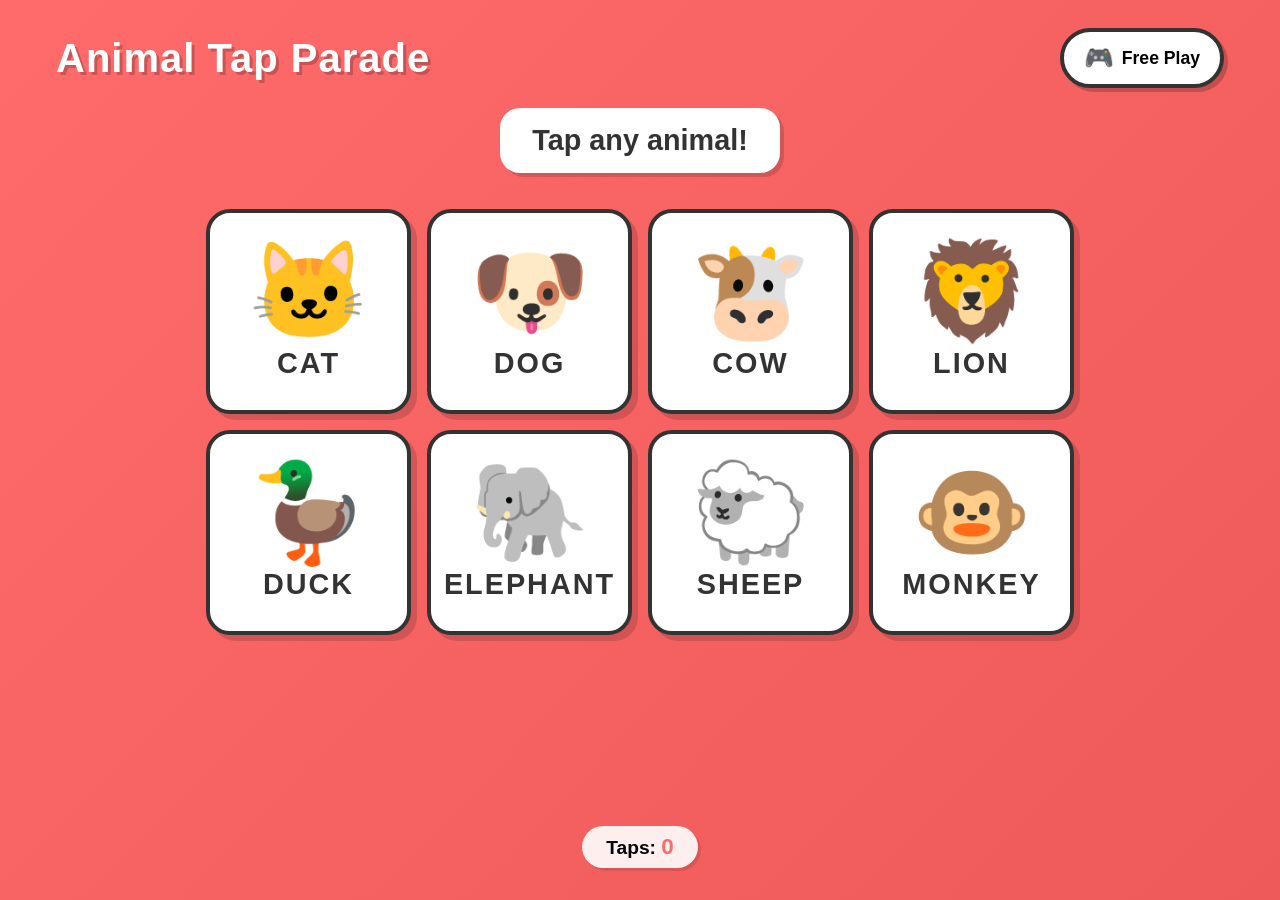
==== animal-tap-parade/index.html @ 503d1923 "Add Animal Tap Parade game" ====
<!DOCTYPE html>
<html lang="en">
<head>
  <meta charset="UTF-8">
  <meta name="viewport" content="width=device-width, initial-scale=1.0, user-scalable=no">
  <meta name="theme-color" content="#FFD93D">
  <meta name="apple-mobile-web-app-capable" content="yes">
  <meta name="apple-mobile-web-app-status-bar-style" content="black-translucent">
  <title>Animal Tap Parade</title>
  <link rel="manifest" href="manifest.webmanifest">
  <link rel="apple-touch-icon" href="assets/icons/icon-192.png">
  <link rel="stylesheet" href="styles.css">
</head>
<body>
  <div class="app-container">
    <header class="header">
      <h1 class="title">Animal Tap Parade</h1>
      <button class="mode-btn" id="modeBtn" aria-label="Change game mode">
        <span class="mode-icon">🎮</span>
        <span class="mode-label">Free Play</span>
      </button>
    </header>

    <main class="main-content">
      <div class="prompt-area" id="promptArea" aria-live="polite">
        <p class="prompt-text" id="promptText">Tap any animal!</p>
      </div>

      <div class="animal-grid" id="animalGrid">
      </div>
    </main>

    <footer class="footer">
      <div class="stats">
        <span class="stat">Taps: <span id="tapCount">0</span></span>
      </div>
    </footer>
  </div>

  <div class="overlay" id="overlay">
    <div class="overlay-content">
      <h2 id="overlayTitle">Great Job!</h2>
      <p id="overlayMessage">You found the cat!</p>
      <button class="overlay-btn" id="overlayBtn">Keep Playing!</button>
    </div>
  </div>

  <div class="confetti-container" id="confettiContainer"></div>

  <script src="app.js"></script>
</body>
</html>
---- animal-tap-parade/styles.css ----
* {
  margin: 0;
  padding: 0;
  box-sizing: border-box;
}

:root {
  --bg-color: #FFD93D;
  --card-bg: #FFFFFF;
  --text-color: #333333;
  --accent-color: #FF6B6B;
  --success-color: #4ECDC4;
  --grid-gap: 16px;
  --card-min-size: 140px;
  --card-max-size: 200px;
}

body {
  font-family: 'Comic Sans MS', 'Chalkboard', cursive, sans-serif;
  background: linear-gradient(135deg, #FFD93D 0%, #FF9F43 100%);
  min-height: 100vh;
  overflow-x: hidden;
  touch-action: manipulation;
  user-select: none;
  -webkit-tap-highlight-color: transparent;
}

.app-container {
  max-width: 1200px;
  margin: 0 auto;
  padding: 16px;
  min-height: 100vh;
  display: flex;
  flex-direction: column;
}

.header {
  display: flex;
  justify-content: space-between;
  align-items: center;
  padding: 12px 0;
  margin-bottom: 8px;
}

.title {
  font-size: clamp(1.5rem, 4vw, 2.5rem);
  color: #FFFFFF;
  text-shadow: 3px 3px 0px rgba(0,0,0,0.2);
  letter-spacing: 1px;
}

.mode-btn {
  background: #FFFFFF;
  border: 4px solid #333;
  border-radius: 50px;
  padding: 12px 20px;
  font-size: 1.1rem;
  font-weight: bold;
  cursor: pointer;
  display: flex;
  align-items: center;
  gap: 8px;
  box-shadow: 4px 4px 0px rgba(0,0,0,0.2);
  transition: transform 0.1s;
}

.mode-btn:active {
  transform: scale(0.95);
}

.mode-icon {
  font-size: 1.5rem;
}

.main-content {
  flex: 1;
  display: flex;
  flex-direction: column;
  align-items: center;
}

.prompt-area {
  background: #FFFFFF;
  border-radius: 20px;
  padding: 16px 32px;
  margin-bottom: 20px;
  box-shadow: 4px 4px 0px rgba(0,0,0,0.15);
  text-align: center;
  animation: pulse 2s ease-in-out infinite;
}

.prompt-text {
  font-size: clamp(1.2rem, 3vw, 1.8rem);
  color: #333;
  font-weight: bold;
}

@keyframes pulse {
  0%, 100% { transform: scale(1); }
  50% { transform: scale(1.02); }
}

.animal-grid {
  display: grid;
  grid-template-columns: repeat(auto-fit, minmax(var(--card-min-size), 1fr));
  gap: var(--grid-gap);
  width: 100%;
  max-width: 900px;
  padding: 16px;
}

.animal-card {
  background: var(--card-bg);
  border-radius: 24px;
  aspect-ratio: 1;
  display: flex;
  flex-direction: column;
  align-items: center;
  justify-content: center;
  cursor: pointer;
  box-shadow: 6px 6px 0px rgba(0,0,0,0.15);
  transition: transform 0.1s, box-shadow 0.1s;
  border: 4px solid #333;
  position: relative;
  overflow: hidden;
}

.animal-card:active {
  transform: scale(0.95);
  box-shadow: 3px 3px 0px rgba(0,0,0,0.15);
}

.animal-card.highlight {
  animation: highlightPulse 1s ease-in-out infinite;
  border-color: #FF6B6B;
  box-shadow: 0 0 20px rgba(255, 107, 107, 0.6);
}

@keyframes highlightPulse {
  0%, 100% { transform: scale(1); }
  50% { transform: scale(1.05); }
}

.animal-emoji {
  font-size: clamp(4rem, 12vw, 6rem);
  line-height: 1;
  margin-bottom: 8px;
}

.animal-name {
  font-size: clamp(1.2rem, 3vw, 1.8rem);
  font-weight: bold;
  color: #333;
  text-transform: uppercase;
  letter-spacing: 2px;
}

.footer {
  padding: 16px 0;
  text-align: center;
}

.stats {
  background: rgba(255,255,255,0.9);
  border-radius: 50px;
  padding: 8px 24px;
  display: inline-block;
  font-size: 1.2rem;
  font-weight: bold;
  box-shadow: 3px 3px 0px rgba(0,0,0,0.1);
}

#tapCount {
  color: #FF6B6B;
  font-size: 1.4rem;
}

/* Animations */
@keyframes bounce {
  0%, 100% { transform: translateY(0); }
  50% { transform: translateY(-20px); }
}

@keyframes wiggle {
  0%, 100% { transform: rotate(0deg); }
  25% { transform: rotate(-10deg); }
  75% { transform: rotate(10deg); }
}

@keyframes scalePop {
  0% { transform: scale(1); }
  50% { transform: scale(1.3); }
  100% { transform: scale(1); }
}

@keyframes glow {
  0%, 100% { box-shadow: 6px 6px 0px rgba(0,0,0,0.15); }
  50% { box-shadow: 0 0 30px rgba(255, 217, 61, 0.8); }
}

.animal-card.animate-bounce .animal-emoji {
  animation: bounce 0.6s ease;
}

.animal-card.animate-wiggle .animal-emoji {
  animation: wiggle 0.5s ease;
}

.animal-card.animate-pop .animal-emoji {
  animation: scalePop 0.4s ease;
}

.animal-card.animate-glow {
  animation: glow 0.8s ease;
}

/* Confetti */
.confetti-container {
  position: fixed;
  top: 0;
  left: 0;
  width: 100%;
  height: 100%;
  pointer-events: none;
  z-index: 1000;
  overflow: hidden;
}

.confetti {
  position: absolute;
  width: 12px;
  height: 12px;
  border-radius: 2px;
  animation: confettiFall 3s linear forwards;
}

@keyframes confettiFall {
  0% {
    transform: translateY(-100px) rotate(0deg);
    opacity: 1;
  }
  100% {
    transform: translateY(100vh) rotate(720deg);
    opacity: 0;
  }
}

/* Overlay */
.overlay {
  position: fixed;
  top: 0;
  left: 0;
  width: 100%;
  height: 100%;
  background: rgba(0,0,0,0.7);
  display: none;
  justify-content: center;
  align-items: center;
  z-index: 2000;
  padding: 20px;
}

.overlay.active {
  display: flex;
}

.overlay-content {
  background: #FFFFFF;
  border-radius: 30px;
  padding: 40px;
  text-align: center;
  max-width: 400px;
  border: 6px solid #333;
  box-shadow: 8px 8px 0px rgba(0,0,0,0.2);
  animation: popIn 0.4s ease;
}

@keyframes popIn {
  0% { transform: scale(0.5); opacity: 0; }
  100% { transform: scale(1); opacity: 1; }
}

.overlay-content h2 {
  font-size: 2rem;
  color: #FF6B6B;
  margin-bottom: 16px;
}

.overlay-content p {
  font-size: 1.3rem;
  color: #333;
  margin-bottom: 24px;
}

.overlay-btn {
  background: #4ECDC4;
  border: 4px solid #333;
  border-radius: 50px;
  padding: 16px 40px;
  font-size: 1.3rem;
  font-weight: bold;
  cursor: pointer;
  box-shadow: 4px 4px 0px rgba(0,0,0,0.2);
  transition: transform 0.1s;
}

.overlay-btn:active {
  transform: scale(0.95);
}

/* Reduced animation mode */
@media (prefers-reduced-motion: reduce) {
  .prompt-area {
    animation: none;
  }
  
  .animal-card.highlight {
    animation: none;
  }
  
  .animal-card.animate-bounce .animal-emoji,
  .animal-card.animate-wiggle .animal-emoji,
  .animal-card.animate-pop .animal-emoji,
  .animal-card.animate-glow {
    animation: none;
  }
}

/* Landscape optimization for tablets */
@media (orientation: landscape) and (min-width: 768px) {
  .animal-grid {
    grid-template-columns: repeat(4, 1fr);
  }
  
  .animal-card {
    min-height: 120px;
  }
}

/* Phone optimization */
@media (max-width: 480px) {
  .app-container {
    padding: 12px;
  }
  
  .animal-grid {
    grid-template-columns: repeat(2, 1fr);
    gap: 12px;
  }
  
  .header {
    flex-direction: column;
    gap: 12px;
  }
}

/* High contrast mode */
.high-contrast {
  --bg-color: #FFFF00;
  --card-bg: #FFFFFF;
  --text-color: #000000;
  --accent-color: #FF0000;
}

.high-contrast .animal-card {
  border-width: 6px;
}

.high-contrast .title {
  text-shadow: 4px 4px 0px #000000;
}
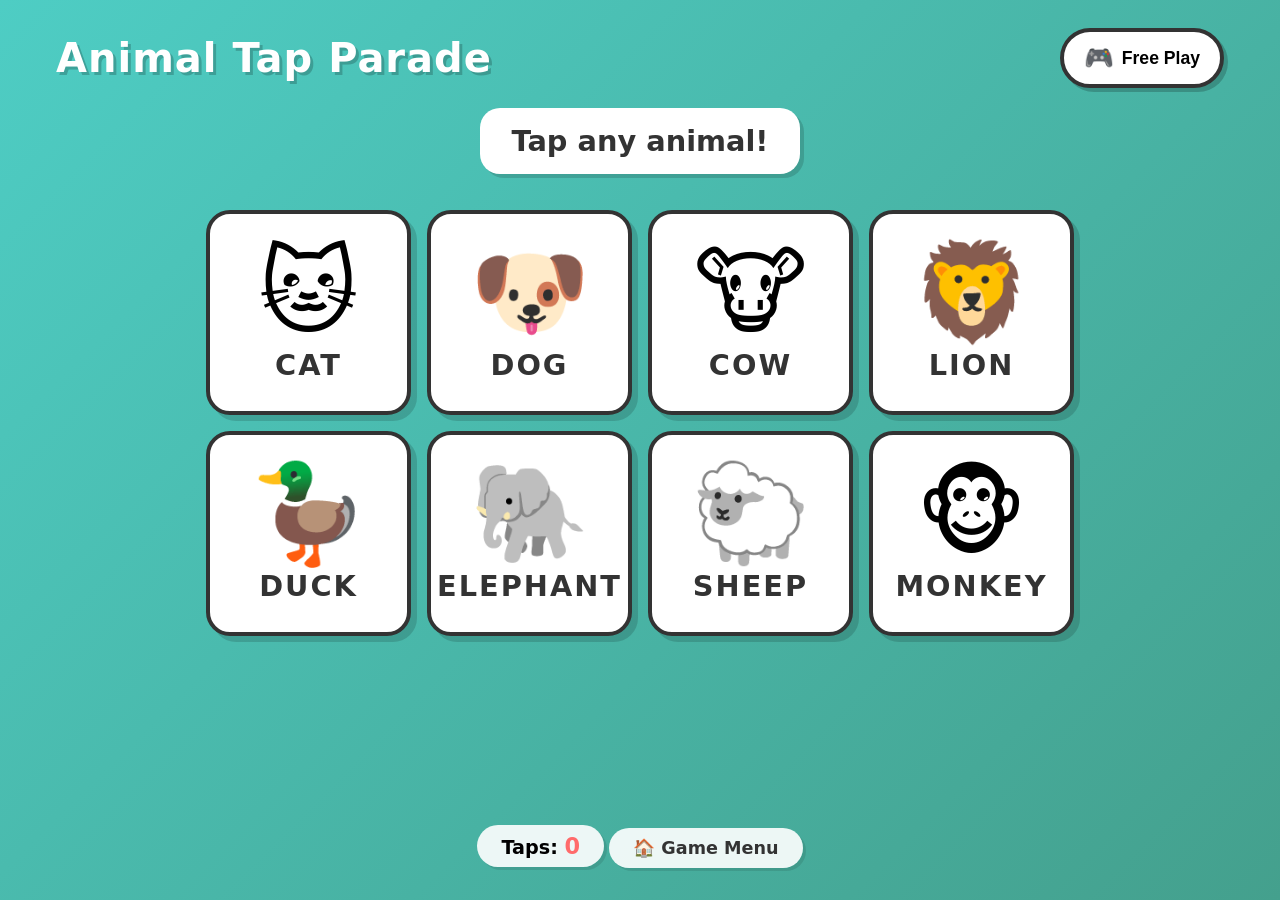
==== commit 5555c4b3: "Add Game Menu button to all games" ====
--- a/animal-tap-parade/index.html
+++ b/animal-tap-parade/index.html
@@ -34,6 +34,7 @@
       <div class="stats">
         <span class="stat">Taps: <span id="tapCount">0</span></span>
       </div>
+      <a class="menu-link" href="../">🏠 Game Menu</a>
     </footer>
   </div>
 
--- a/animal-tap-parade/styles.css
+++ b/animal-tap-parade/styles.css
@@ -16,7 +16,7 @@
 }
 
 body {
-  font-family: 'Comic Sans MS', 'Chalkboard', cursive, sans-serif;
+  font-family: 'Arial Rounded MT Bold', 'Nunito', system-ui, sans-serif;
   background: linear-gradient(135deg, #FFD93D 0%, #FF9F43 100%);
   min-height: 100vh;
   overflow-x: hidden;
@@ -173,6 +173,23 @@
 #tapCount {
   color: #FF6B6B;
   font-size: 1.4rem;
+}
+
+.menu-link {
+  display: inline-block;
+  margin-top: 12px;
+  background: rgba(255,255,255,0.9);
+  border-radius: 50px;
+  padding: 10px 24px;
+  font-size: 1.1rem;
+  font-weight: bold;
+  color: #333;
+  text-decoration: none;
+  box-shadow: 3px 3px 0px rgba(0,0,0,0.1);
+}
+
+.menu-link:active {
+  transform: scale(0.95);
 }
 
 /* Animations */
